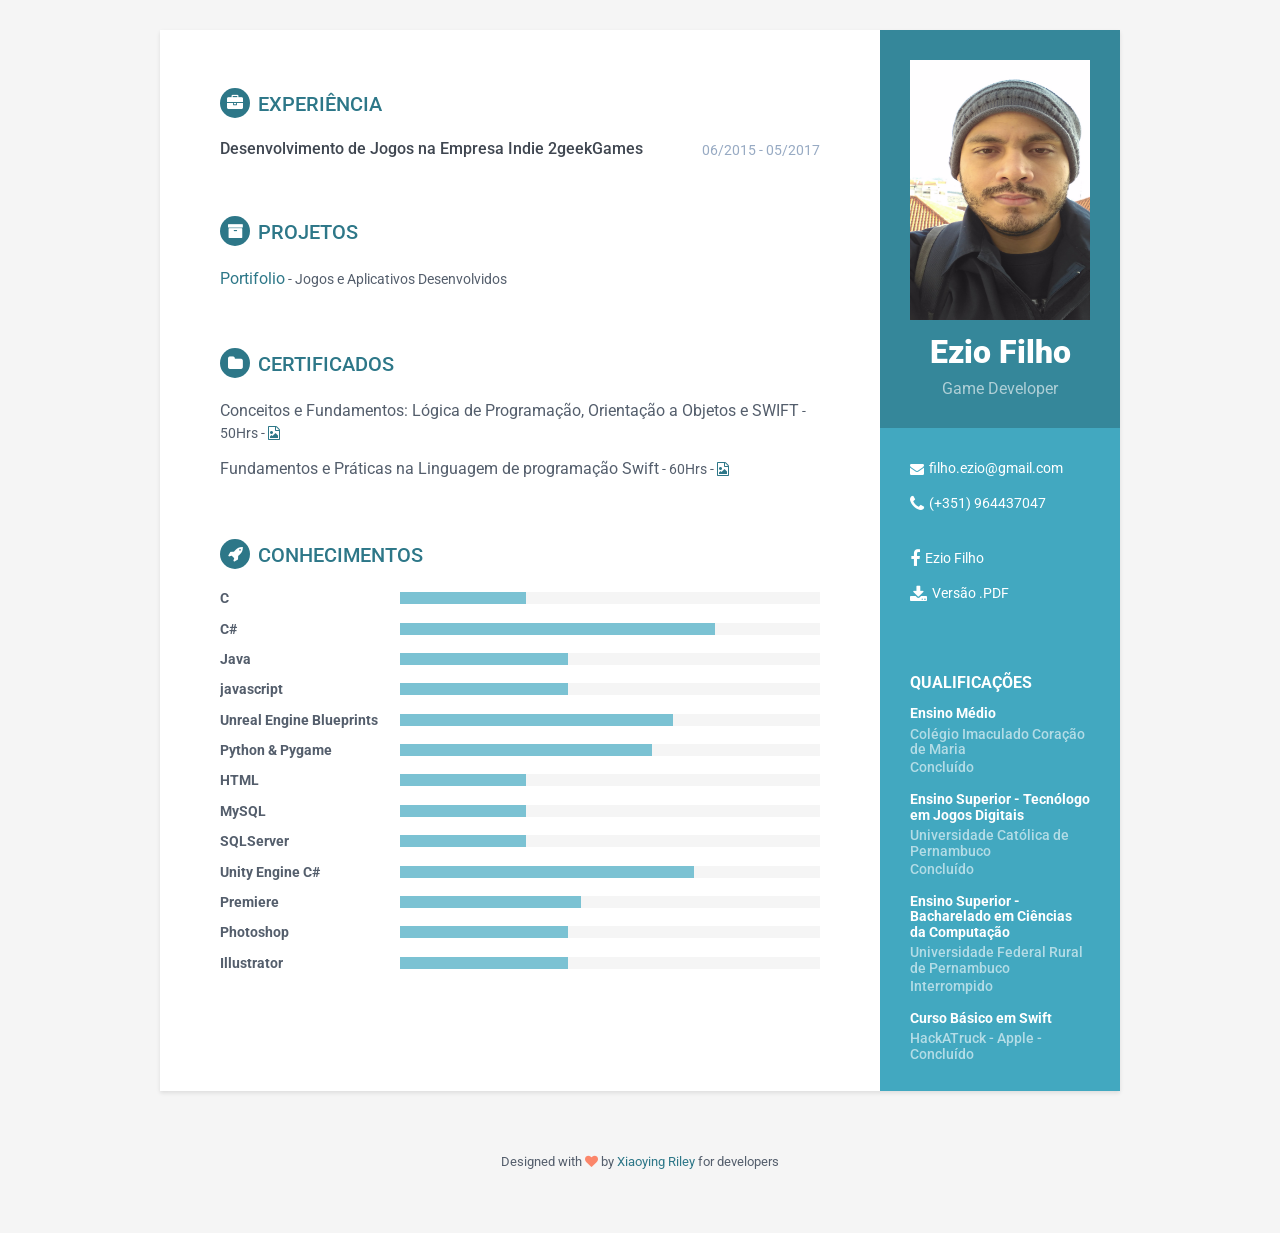
==== curriculo/index.html @ 11b4eae7 "all" ====
<!DOCTYPE html>
<!--[if IE 8]> <html lang="en" class="ie8"> <![endif]-->
<!--[if IE 9]> <html lang="en" class="ie9"> <![endif]-->
<!--[if !IE]><!--> <html lang="en"> <!--<![endif]-->
<head>
    <title>Ezio Filho</title>
    <!-- Meta -->
    <meta charset="utf-8">
    <meta http-equiv="X-UA-Compatible" content="IE=edge">
    <meta name="viewport" content="width=device-width, initial-scale=1.0">
    <meta name="description" content="Responsive HTML5 Resume/CV Template for Developers">
    <meta name="author" content="Xiaoying Riley at 3rd Wave Media">
    <link rel="shortcut icon" href="favicon.ico">
    <link href='https://fonts.googleapis.com/css?family=Roboto:400,500,400italic,300italic,300,500italic,700,700italic,900,900italic' rel='stylesheet' type='text/css'>
    <!-- Global CSS -->
    <link rel="stylesheet" href="assets/plugins/bootstrap/css/bootstrap.min.css">
    <!-- Plugins CSS -->
    <link rel="stylesheet" href="assets/plugins/font-awesome/css/font-awesome.css">

    <!-- Theme CSS -->
    <link id="theme-style" rel="stylesheet" href="assets/css/styles.css">
    <!-- HTML5 shim and Respond.js for IE8 support of HTML5 elements and media queries -->
    <!--[if lt IE 9]>
      <script src="https://oss.maxcdn.com/html5shiv/3.7.2/html5shiv.min.js"></script>
      <script src="https://oss.maxcdn.com/respond/1.4.2/respond.min.js"></script>
    <![endif]-->
</head>

<body>
    <div class="wrapper">
        <div class="sidebar-wrapper">
          <div class="profile-container">
                <img class="profile" width="180" height="260" src="assets/images/Ezio.jpg" alt="" />
                <h1 class="name">Ezio Filho</h1>
                <h3 class="tagline">Game Developer</h3>
            </div><!--//profile-container-->

            <div class="contact-container container-block">
                <ul class="list-unstyled contact-list">
                    <li class="email"><i class="fa fa-envelope"></i>filho.ezio@gmail.com</li>
                    <li class="phone"><i class="fa fa-phone"></i>(+351) 964437047<br>&nbsp;&nbsp;&nbsp;&nbsp;&nbsp;&nbsp;</li>
                    <li class="facebook"><i class="fa fa-facebook"></i><a href="https://www.facebook.com/ezio.filho.9" target="_blank">Ezio Filho</a></li>
                    <li class="facebook"><i class="fa fa-download"></i><a href="/curriculo/down/eziofilho.pdf" target="_blank">Versão .PDF</a></li>
                </ul>
            </div><!--//contact-container-->
            <div class="education-container container-block">
                <h2 class="container-block-title">Qualificações</h2>
                <div class="item">
                    <h4 class="degree">Ensino Médio</h4>
                    <h5 class="meta">Colégio Imaculado Coração de Maria</h5>
                    <div class="time">Concluído</div>
                </div><!--//item-->
                <div class="item">
                    <h4 class="degree">Ensino Superior - Tecnólogo em Jogos Digitais</h4>
                    <h5 class="meta">Universidade Católica de Pernambuco</h5>
                    <div class="time">Concluído</div>
                </div><!--//item-->
				<div class="item">
                    <h4 class="degree">Ensino Superior - Bacharelado em Ciências da Computação</h4>
                    <h5 class="meta">Universidade Federal Rural de Pernambuco</h5>
                    <div class="time">Interrompido</div>
                </div><!--//item-->
                <div class="item">
                    <h4 class="degree">Curso Básico em Swift</h4>
                    <h5 class="meta">HackATruck - Apple - Concluído</h5>
                    
                </div><!--//item-->
                
            </div><!--//education-container-->
        </div><!--//sidebar-wrapper-->

        <div class="main-wrapper">
            <section class="section experiences-section">
                <h2 class="section-title"><i class="fa fa-briefcase"></i>Experiência</h2>
                <div class="item">
                    <div class="meta">
                        <div class="upper-row">
                            <h3 class="job-title">Desenvolvimento de Jogos na Empresa Indie 2geekGames</h3>
                            <div class="time">06/2015 - 05/2017</div>
                        </div><!--//upper-row-->
                    </div><!--//meta-->
                    <div class="details">
                
            </section><!--//section-->

            <section class="section projects-section">
                <h2 class="section-title"><i class="fa fa-archive"></i>Projetos</h2>
                <div class="item">
                    <span class="project-title"><a href="https://eziofilho.github.io/" target="_blank">Portifolio</a></span> - <span class="project-tagline">Jogos e Aplicativos Desenvolvidos</span>
                </div><!--//item-->
                
            </section><!--//section-->
			
			<section class="section projects-section">
                <h2 class="section-title"><i class="fa  fa-folder"></i>Certificados</h2>
                <div class="item">
                    <span class="project-title">Conceitos e Fundamentos: Lógica de Programação, Orientação a Objetos e SWIFT</span> - <span class="project-tagline">50Hrs</span>&nbsp;-&nbsp;<a href="./img/hackatruckonline.png" target="_blank"><i class="fa fa-file-image-o" aria-hidden="true"></i></a>

                </div><!--//item-->
                <div class="item">
                    <span class="project-title">Fundamentos e Práticas na Linguagem de programação Swift</span> - <span class="project-tagline">60Hrs</span>&nbsp;-&nbsp;<a href="./img/Hackatruck.pdf" target="_blank"><i class="fa fa-file-image-o" aria-hidden="true"></i></a>
                </div><!--//item-->

            </section><!--//section-->

            <section class="skills-section section">
                <h2 class="section-title"><i class="fa fa-rocket"></i>Conhecimentos</h2>
                <div class="skillset">
                  <div class="item">
                      <h3 class="level-title">C</h3>
                      <div class="level-bar">
                          <div class="level-bar-inner" data-level="30%">
                          </div>
                      </div><!--//level-bar-->
                  </div><!--//item-->

                  <div class="item">
                      <h3 class="level-title">C#</h3>
                      <div class="level-bar">
                          <div class="level-bar-inner" data-level="75%">
                          </div>
                      </div><!--//level-bar-->
                  </div><!--//item-->

                  <div class="item">
                      <h3 class="level-title">Java</h3>
                      <div class="level-bar">
                          <div class="level-bar-inner" data-level="40%">
                          </div>
                      </div><!--//level-bar-->
                  </div><!--//item-->

                  <div class="item">
                      <h3 class="level-title">javascript</h3>
                      <div class="level-bar">
                          <div class="level-bar-inner" data-level="40%">
                          </div>
                      </div><!--//level-bar-->
                  </div><!--//item-->

                  <div class="item">
                      <h3 class="level-title">Unreal Engine Blueprints</h3>
                      <div class="level-bar">
                          <div class="level-bar-inner" data-level="65%">
                          </div>
                      </div><!--//level-bar-->
                  </div><!--//item-->

                  <div class="item">
                      <h3 class="level-title">Python &amp; Pygame</h3>
                      <div class="level-bar">
                          <div class="level-bar-inner" data-level="60%">
                          </div>
                      </div><!--//level-bar-->
                  </div><!--//item-->

                  <div class="item">
                      <h3 class="level-title">HTML</h3>
                      <div class="level-bar">
                          <div class="level-bar-inner" data-level="30%">
                          </div>
                      </div><!--//level-bar-->
                  </div><!--//item-->

                  <div class="item">
                      <h3 class="level-title">MySQL</h3>
                      <div class="level-bar">
                          <div class="level-bar-inner" data-level="30%">
                          </div>
                      </div><!--//level-bar-->
                  </div><!--//item-->

                  <div class="item">
                      <h3 class="level-title">SQLServer</h3>
                      <div class="level-bar">
                          <div class="level-bar-inner" data-level="30%">
                          </div>
                      </div><!--//level-bar-->
                  </div><!--//item-->

                  <div class="item">
                      <h3 class="level-title">Unity Engine C#</h3>
                      <div class="level-bar">
                          <div class="level-bar-inner" data-level="70%">
                          </div>
                      </div><!--//level-bar-->
                  </div><!--//item-->

                  <div class="item">
                      <h3 class="level-title">Premiere</h3>
                      <div class="level-bar">
                          <div class="level-bar-inner" data-level="43%">
                          </div>
                      </div><!--//level-bar-->
                  </div><!--//item-->

                  <div class="item">
                      <h3 class="level-title">Photoshop</h3>
                      <div class="level-bar">
                          <div class="level-bar-inner" data-level="40%">
                      </div>
                      </div><!--//level-bar-->
                  </div><!--//item-->

                  <div class="item">
                      <h3 class="level-title">Illustrator</h3>
                      <div class="level-bar">
                          <div class="level-bar-inner" data-level="40%">
                      </div>
                      </div><!--//level-bar-->
                  </div><!--//item-->

                </div>
            </section><!--//skills-section-->

        </div><!--//main-body-->
    </div>

    <footer class="footer">
        <div class="text-center">
                <!--/* This template is released under the Creative Commons Attribution 3.0 License. Please keep the attribution link below when using for your own project. Thank you for your support. :) If you'd like to use the template without the attribution, you can check out other license options via our website: themes.3rdwavemedia.com */-->
                <small class="copyright">Designed with <i class="fa fa-heart"></i> by <a href="http://themes.3rdwavemedia.com" target="_blank">Xiaoying Riley</a> for developers</small>
        </div><!--//container-->
    </footer><!--//footer-->

    <!-- Javascript -->
    <script type="text/javascript" src="assets/plugins/jquery-1.11.3.min.js"></script>
    <script type="text/javascript" src="assets/plugins/bootstrap/js/bootstrap.min.js"></script>
    <!-- custom js -->
    <script type="text/javascript" src="assets/js/main.js"></script>
</body>
</html>
---- curriculo/assets/css/styles.css ----
/*   
 * Template Name: Orbit - Responsive Resume/CV Template for Developers
 * Version: 1.0
 * Author: Xiaoying Riley
 * Twitter: @3rdwave_themes
 * License: Creative Commons Attribution 3.0 License
 * Website: http://themes.3rdwavemedia.com/
*/
/* styles.css */
/* ======= Base ======= */
body {
  font-family: 'Roboto', sans-serif;
  color: #545E6C;
  background: #f5f5f5;
  font-size: 14px;
  padding: 30px;
  -webkit-font-smoothing: antialiased;
  -moz-osx-font-smoothing: grayscale;
}
h1,
h2,
h3,
h4,
h5,
h6 {
  font-weight: 700;
}
a {
  color: #2d7788;
  -webkit-transition: all 0.4s ease-in-out;
  -moz-transition: all 0.4s ease-in-out;
  -ms-transition: all 0.4s ease-in-out;
  -o-transition: all 0.4s ease-in-out;
}
a:hover {
  text-decoration: underline;
  color: #1a454f;
}
a:focus {
  text-decoration: none;
}
p {
  line-height: 1.5;
}
.wrapper {
  background: #42A8C0;
  max-width: 960px;
  margin: 0 auto;
  position: relative;
  -webkit-box-shadow: 0px 2px 4px rgba(0, 0, 0, 0.1);
  -moz-box-shadow: 0px 2px 4px rgba(0, 0, 0, 0.1);
  box-shadow: 0px 2px 4px rgba(0, 0, 0, 0.1);
}
.sidebar-wrapper {
  background: #42A8C0;
  position: absolute;
  right: 0;
  width: 240px;
  height: 100%;
  min-height: 800px;
  color: #fff;
}
.sidebar-wrapper a {
  color: #fff;
}
.sidebar-wrapper .profile-container {
  padding: 30px;
  background: rgba(0, 0, 0, 0.2);
  text-align: center;
  color: #fff;
}
.sidebar-wrapper .name {
  font-size: 32px;
  font-weight: 900;
  margin-top: 0;
  margin-bottom: 10px;
}
.sidebar-wrapper .tagline {
  color: rgba(255, 255, 255, 0.6);
  font-size: 16px;
  font-weight: 400;
  margin-top: 0;
  margin-bottom: 0;
}
.sidebar-wrapper .profile {
  margin-bottom: 15px;
}
.sidebar-wrapper .contact-list .fa {
  margin-right: 5px;
  font-size: 18px;
  vertical-align: middle;
}
.sidebar-wrapper .contact-list li {
  margin-bottom: 15px;
}
.sidebar-wrapper .contact-list li:last-child {
  margin-bottom: 0;
}
.sidebar-wrapper .contact-list .email .fa {
  font-size: 14px;
}
.sidebar-wrapper .container-block {
  padding: 30px;
}
.sidebar-wrapper .container-block-title {
  text-transform: uppercase;
  font-size: 16px;
  font-weight: 700;
  margin-top: 0;
  margin-bottom: 15px;
}
.sidebar-wrapper .degree {
  font-size: 14px;
  margin-top: 0;
  margin-bottom: 5px;
}
.sidebar-wrapper .education-container .item {
  margin-bottom: 15px;
}
.sidebar-wrapper .education-container .item:last-child {
  margin-bottom: 0;
}
.sidebar-wrapper .education-container .meta {
  color: rgba(255, 255, 255, 0.6);
  font-weight: 500;
  margin-bottom: 0px;
  margin-top: 0;
}
.sidebar-wrapper .education-container .time {
  color: rgba(255, 255, 255, 0.6);
  font-weight: 500;
  margin-bottom: 0px;
}
.sidebar-wrapper .languages-container .lang-desc {
  color: rgba(255, 255, 255, 0.6);
}
.sidebar-wrapper .languages-list {
  margin-bottom: 0;
}
.sidebar-wrapper .languages-list li {
  margin-bottom: 10px;
}
.sidebar-wrapper .languages-list li:last-child {
  margin-bottom: 0;
}
.sidebar-wrapper .interests-list {
  margin-bottom: 0;
}
.sidebar-wrapper .interests-list li {
  margin-bottom: 10px;
}
.sidebar-wrapper .interests-list li:last-child {
  margin-bottom: 0;
}
.main-wrapper {
  background: #fff;
  padding: 60px;
  padding-right: 300px;
}
.main-wrapper .section-title {
  text-transform: uppercase;
  font-size: 20px;
  font-weight: 500;
  color: #2d7788;
  position: relative;
  margin-top: 0;
  margin-bottom: 20px;
}
.main-wrapper .section-title .fa {
  width: 30px;
  height: 30px;
  margin-right: 8px;
  display: inline-block;
  color: #fff;
  -webkit-border-radius: 50%;
  -moz-border-radius: 50%;
  -ms-border-radius: 50%;
  -o-border-radius: 50%;
  border-radius: 50%;
  -moz-background-clip: padding;
  -webkit-background-clip: padding-box;
  background-clip: padding-box;
  background: #2d7788;
  text-align: center;
  padding-top: 8px;
  font-size: 16px;
  position: relative;
  top: -2px;
}
.main-wrapper .section {
  margin-bottom: 60px;
}
.main-wrapper .experiences-section .item {
  margin-bottom: 30px;
}
.main-wrapper .upper-row {
  position: relative;
  overflow: hidden;
  margin-bottom: 2px;
}
.main-wrapper .job-title {
  color: #3F4650;
  font-size: 16px;
  margin-top: 0;
  margin-bottom: 0;
  font-weight: 500;
}
.main-wrapper .time {
  position: absolute;
  right: 0;
  top: 0;
  color: #97AAC3;
}
.main-wrapper .company {
  margin-bottom: 10px;
  color: #97AAC3;
}
.main-wrapper .project-title {
  font-size: 16px;
  font-weight: 400;
  margin-top: 0;
  margin-bottom: 5px;
}
.main-wrapper .projects-section .intro {
  margin-bottom: 30px;
}
.main-wrapper .projects-section .item {
  margin-bottom: 15px;
}
.skillset .item {
  margin-bottom: 15px;
  overflow: hidden;
}
.skillset .level-title {
  font-size: 14px;
  margin-top: 0;
  margin-bottom: 12px;
}
.skillset .level-bar {
  height: 12px;
  background: #f5f5f5;
}
.skillset .level-bar-inner {
  height: 12px;
  background: #7bc2d3;
}
.footer {
  padding: 30px;
  padding-top: 60px;
}
.footer .copyright {
  line-height: 1.6;
  color: #545E6C;
  font-size: 13px;
}
.footer .fa-heart {
  color: #fb866a;
}
/* Extra small devices (phones, less than 768px) */
@media (max-width: 767px) {
  .sidebar-wrapper {
    position: static;
    width: inherit;
  }
  .main-wrapper {
    padding: 30px;
  }
  .main-wrapper .time {
    position: static;
    display: block;
    margin-top: 5px;
  }
  .main-wrapper .upper-row {
    margin-bottom: 0;
  }
}
/* Small devices (tablets, 768px and up) */
/* Medium devices (desktops, 992px and up) */
@media (min-width: 992px) {
  .skillset .level-title {
    display: inline-block;
    float: left;
    width: 30%;
    margin-bottom: 0;
  }
  .skillset .level-bar {
    display: inline-block;
    width: 70%;
    float: left;
    position: relative;
    top: 1px;
  }
}
/* Large devices (large desktops, 1200px and up) */
/* Ex-Large devices (large desktops, 1200px and up) */
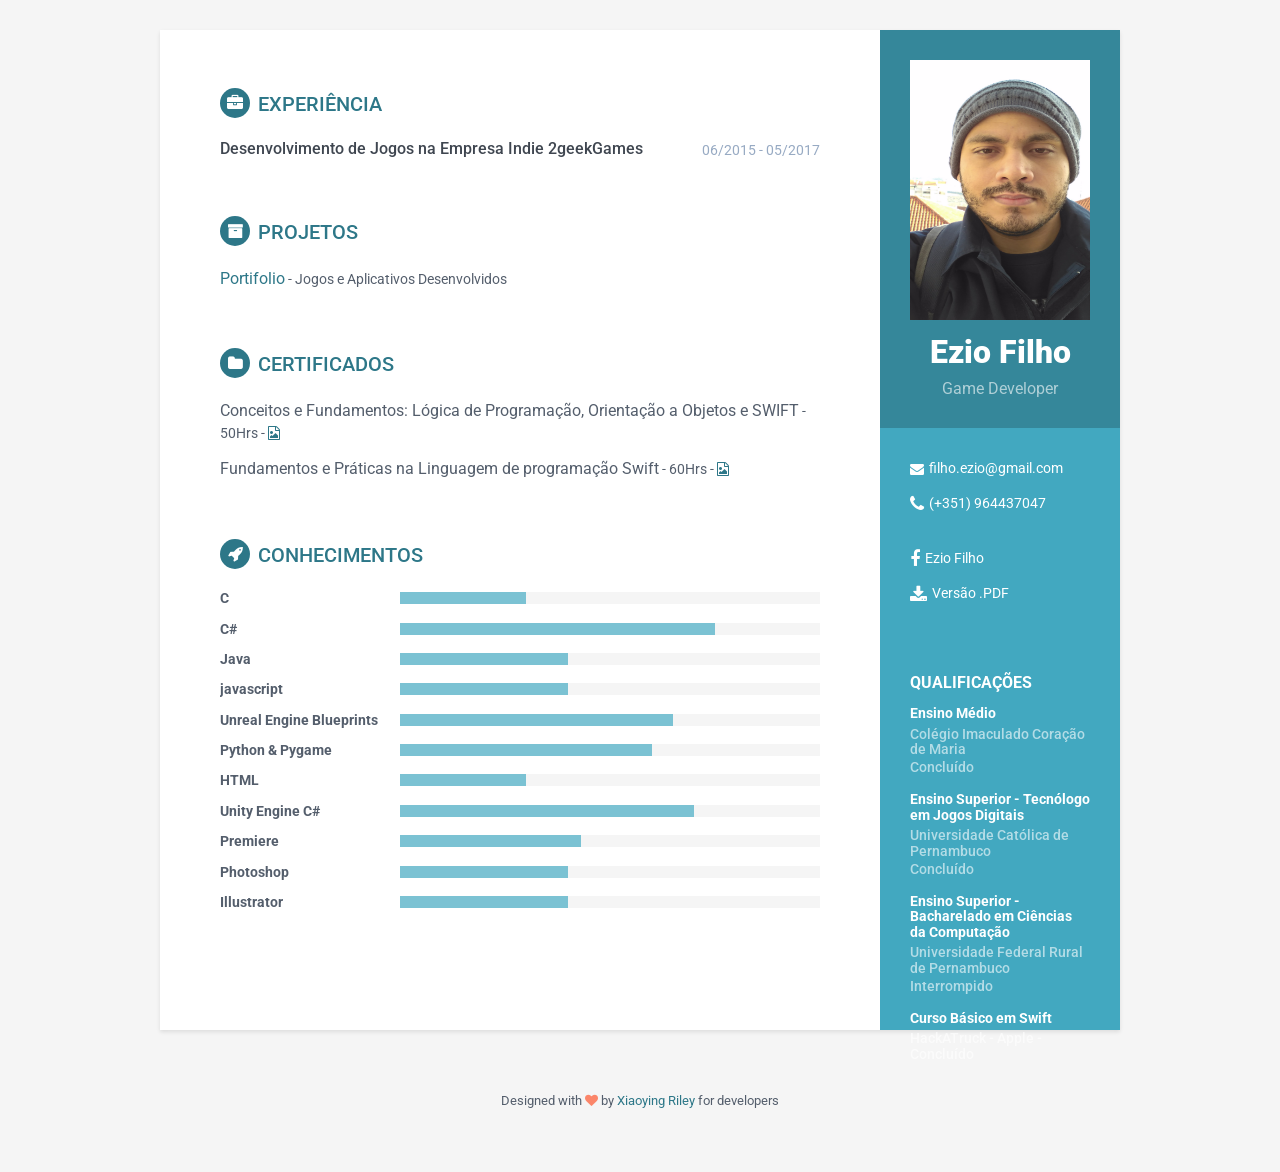
==== commit afc03d57: "aaa" ====
--- a/curriculo/index.html
+++ b/curriculo/index.html
@@ -63,9 +63,9 @@
                 <div class="item">
                     <h4 class="degree">Curso Básico em Swift</h4>
                     <h5 class="meta">HackATruck - Apple - Concluído</h5>
-                    
-                </div><!--//item-->
-                
+
+                </div><!--//item-->
+
             </div><!--//education-container-->
         </div><!--//sidebar-wrapper-->
 
@@ -80,7 +80,7 @@
                         </div><!--//upper-row-->
                     </div><!--//meta-->
                     <div class="details">
-                
+
             </section><!--//section-->
 
             <section class="section projects-section">
@@ -88,9 +88,9 @@
                 <div class="item">
                     <span class="project-title"><a href="https://eziofilho.github.io/" target="_blank">Portifolio</a></span> - <span class="project-tagline">Jogos e Aplicativos Desenvolvidos</span>
                 </div><!--//item-->
-                
+
             </section><!--//section-->
-			
+
 			<section class="section projects-section">
                 <h2 class="section-title"><i class="fa  fa-folder"></i>Certificados</h2>
                 <div class="item">
@@ -156,22 +156,6 @@
 
                   <div class="item">
                       <h3 class="level-title">HTML</h3>
-                      <div class="level-bar">
-                          <div class="level-bar-inner" data-level="30%">
-                          </div>
-                      </div><!--//level-bar-->
-                  </div><!--//item-->
-
-                  <div class="item">
-                      <h3 class="level-title">MySQL</h3>
-                      <div class="level-bar">
-                          <div class="level-bar-inner" data-level="30%">
-                          </div>
-                      </div><!--//level-bar-->
-                  </div><!--//item-->
-
-                  <div class="item">
-                      <h3 class="level-title">SQLServer</h3>
                       <div class="level-bar">
                           <div class="level-bar-inner" data-level="30%">
                           </div>
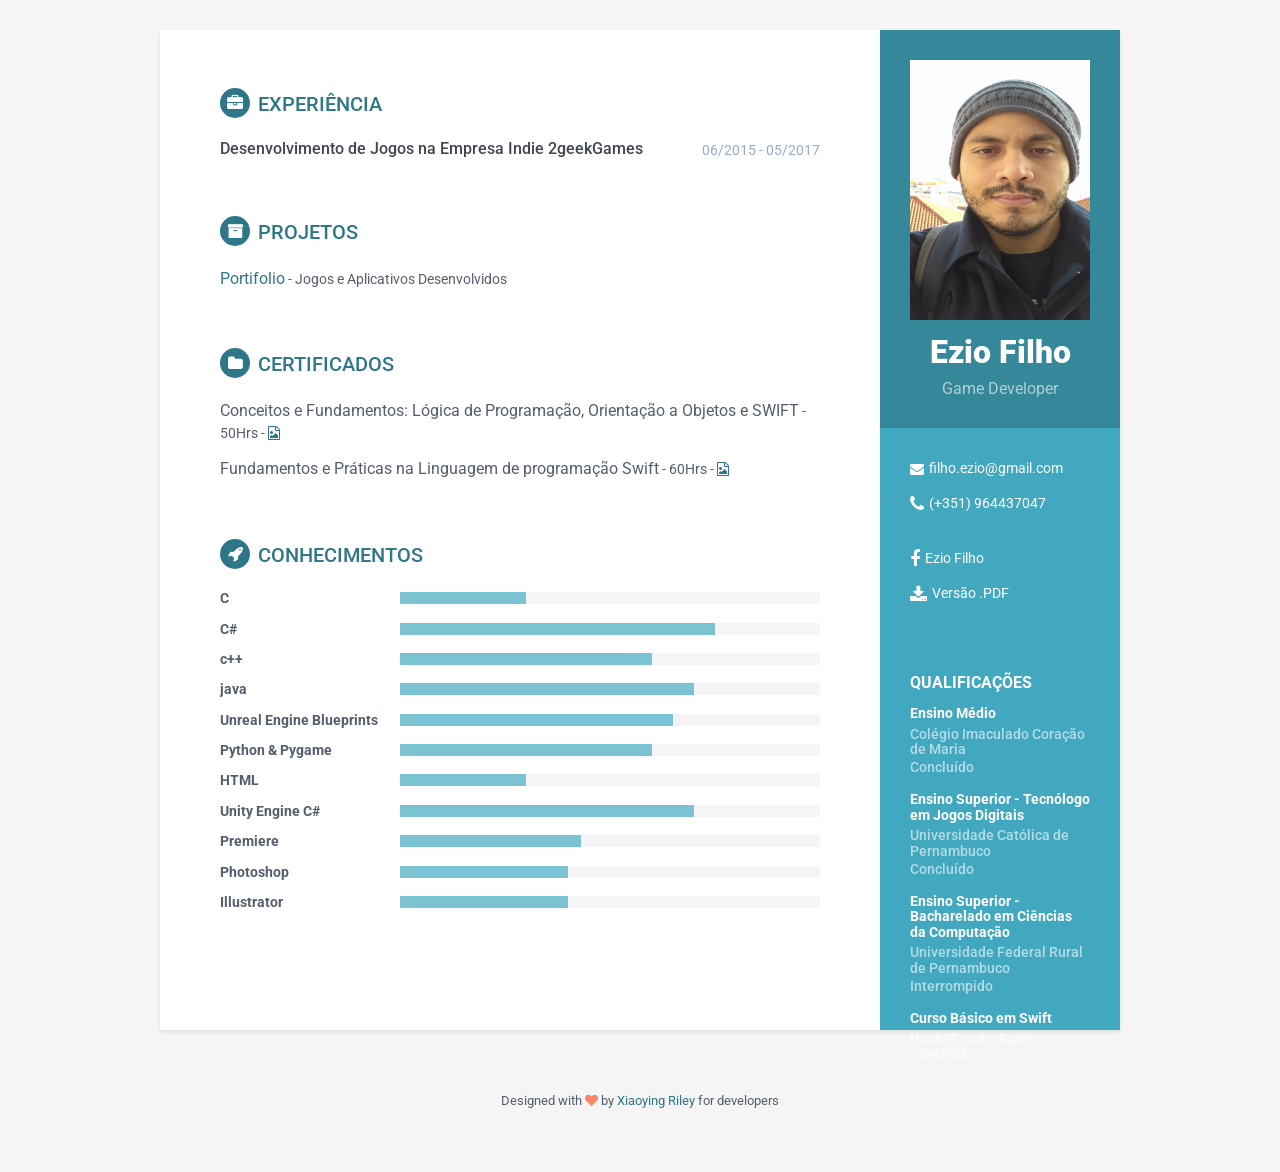
==== commit c790f948: "att curriculo" ====
--- a/curriculo/index.html
+++ b/curriculo/index.html
@@ -123,17 +123,17 @@
                   </div><!--//item-->
 
                   <div class="item">
-                      <h3 class="level-title">Java</h3>
-                      <div class="level-bar">
-                          <div class="level-bar-inner" data-level="40%">
-                          </div>
-                      </div><!--//level-bar-->
-                  </div><!--//item-->
-
-                  <div class="item">
-                      <h3 class="level-title">javascript</h3>
-                      <div class="level-bar">
-                          <div class="level-bar-inner" data-level="40%">
+                      <h3 class="level-title">c++</h3>
+                      <div class="level-bar">
+                          <div class="level-bar-inner" data-level="60%">
+                          </div>
+                      </div><!--//level-bar-->
+                  </div><!--//item-->
+
+                  <div class="item">
+                      <h3 class="level-title">java</h3>
+                      <div class="level-bar">
+                          <div class="level-bar-inner" data-level="70%">
                           </div>
                       </div><!--//level-bar-->
                   </div><!--//item-->
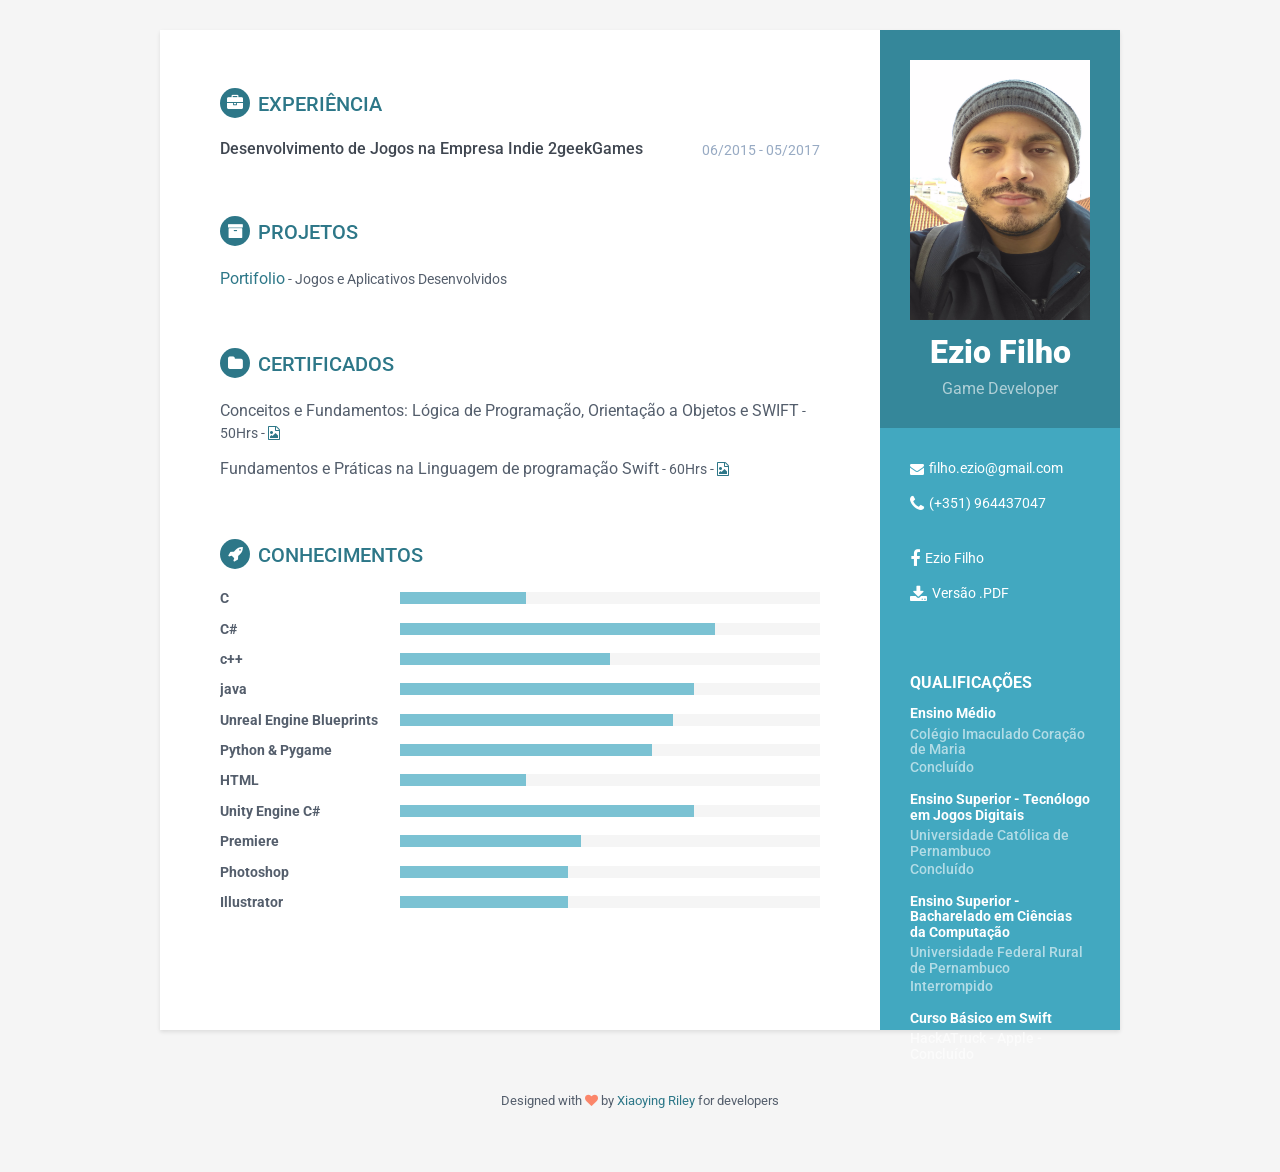
==== commit 03765a4b: "att curriculo" ====
--- a/curriculo/index.html
+++ b/curriculo/index.html
@@ -125,7 +125,7 @@
                   <div class="item">
                       <h3 class="level-title">c++</h3>
                       <div class="level-bar">
-                          <div class="level-bar-inner" data-level="60%">
+                          <div class="level-bar-inner" data-level="50%">
                           </div>
                       </div><!--//level-bar-->
                   </div><!--//item-->
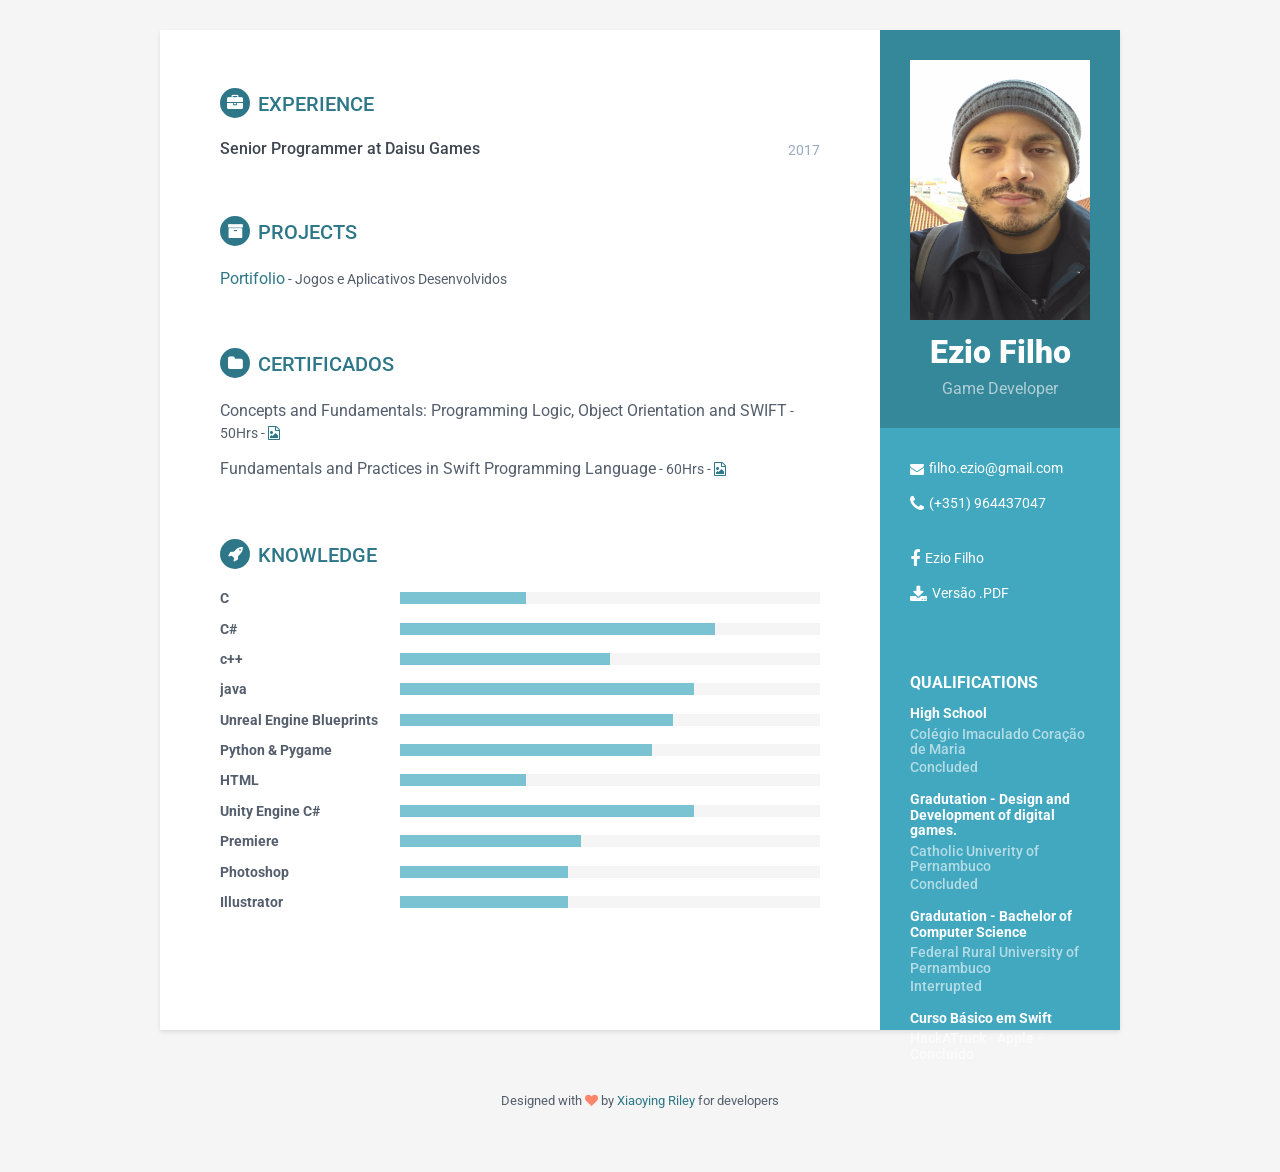
==== commit f23492da: "update" ====
--- a/curriculo/index.html
+++ b/curriculo/index.html
@@ -44,21 +44,21 @@
                 </ul>
             </div><!--//contact-container-->
             <div class="education-container container-block">
-                <h2 class="container-block-title">Qualificações</h2>
-                <div class="item">
-                    <h4 class="degree">Ensino Médio</h4>
+                <h2 class="container-block-title">Qualifications</h2>
+                <div class="item">
+                    <h4 class="degree">High School</h4>
                     <h5 class="meta">Colégio Imaculado Coração de Maria</h5>
-                    <div class="time">Concluído</div>
-                </div><!--//item-->
-                <div class="item">
-                    <h4 class="degree">Ensino Superior - Tecnólogo em Jogos Digitais</h4>
-                    <h5 class="meta">Universidade Católica de Pernambuco</h5>
-                    <div class="time">Concluído</div>
+                    <div class="time">Concluded</div>
+                </div><!--//item-->
+                <div class="item">
+                    <h4 class="degree">Gradutation - Design and Development of digital games.</h4>
+                    <h5 class="meta">Catholic Univerity of Pernambuco</h5>
+                    <div class="time">Concluded</div>
                 </div><!--//item-->
 				<div class="item">
-                    <h4 class="degree">Ensino Superior - Bacharelado em Ciências da Computação</h4>
-                    <h5 class="meta">Universidade Federal Rural de Pernambuco</h5>
-                    <div class="time">Interrompido</div>
+                    <h4 class="degree">Gradutation - Bachelor of Computer Science</h4>
+                    <h5 class="meta">Federal Rural University of Pernambuco</h5>
+                    <div class="time">Interrupted</div>
                 </div><!--//item-->
                 <div class="item">
                     <h4 class="degree">Curso Básico em Swift</h4>
@@ -71,12 +71,12 @@
 
         <div class="main-wrapper">
             <section class="section experiences-section">
-                <h2 class="section-title"><i class="fa fa-briefcase"></i>Experiência</h2>
+                <h2 class="section-title"><i class="fa fa-briefcase"></i>Experience</h2>
                 <div class="item">
                     <div class="meta">
                         <div class="upper-row">
-                            <h3 class="job-title">Desenvolvimento de Jogos na Empresa Indie 2geekGames</h3>
-                            <div class="time">06/2015 - 05/2017</div>
+                            <h3 class="job-title">Senior Programmer at Daisu Games</h3>
+                            <div class="time">2017</div>
                         </div><!--//upper-row-->
                     </div><!--//meta-->
                     <div class="details">
@@ -84,7 +84,7 @@
             </section><!--//section-->
 
             <section class="section projects-section">
-                <h2 class="section-title"><i class="fa fa-archive"></i>Projetos</h2>
+                <h2 class="section-title"><i class="fa fa-archive"></i>Projects</h2>
                 <div class="item">
                     <span class="project-title"><a href="https://eziofilho.github.io/" target="_blank">Portifolio</a></span> - <span class="project-tagline">Jogos e Aplicativos Desenvolvidos</span>
                 </div><!--//item-->
@@ -94,17 +94,17 @@
 			<section class="section projects-section">
                 <h2 class="section-title"><i class="fa  fa-folder"></i>Certificados</h2>
                 <div class="item">
-                    <span class="project-title">Conceitos e Fundamentos: Lógica de Programação, Orientação a Objetos e SWIFT</span> - <span class="project-tagline">50Hrs</span>&nbsp;-&nbsp;<a href="./img/hackatruckonline.png" target="_blank"><i class="fa fa-file-image-o" aria-hidden="true"></i></a>
-
-                </div><!--//item-->
-                <div class="item">
-                    <span class="project-title">Fundamentos e Práticas na Linguagem de programação Swift</span> - <span class="project-tagline">60Hrs</span>&nbsp;-&nbsp;<a href="./img/Hackatruck.pdf" target="_blank"><i class="fa fa-file-image-o" aria-hidden="true"></i></a>
+                    <span class="project-title">Concepts and Fundamentals: Programming Logic, Object Orientation and SWIFT</span> - <span class="project-tagline">50Hrs</span>&nbsp;-&nbsp;<a href="./img/hackatruckonline.png" target="_blank"><i class="fa fa-file-image-o" aria-hidden="true"></i></a>
+
+                </div><!--//item-->
+                <div class="item">
+                    <span class="project-title">Fundamentals and Practices in Swift Programming Language</span> - <span class="project-tagline">60Hrs</span>&nbsp;-&nbsp;<a href="./img/Hackatruck.pdf" target="_blank"><i class="fa fa-file-image-o" aria-hidden="true"></i></a>
                 </div><!--//item-->
 
             </section><!--//section-->
 
             <section class="skills-section section">
-                <h2 class="section-title"><i class="fa fa-rocket"></i>Conhecimentos</h2>
+                <h2 class="section-title"><i class="fa fa-rocket"></i>Knowledge</h2>
                 <div class="skillset">
                   <div class="item">
                       <h3 class="level-title">C</h3>
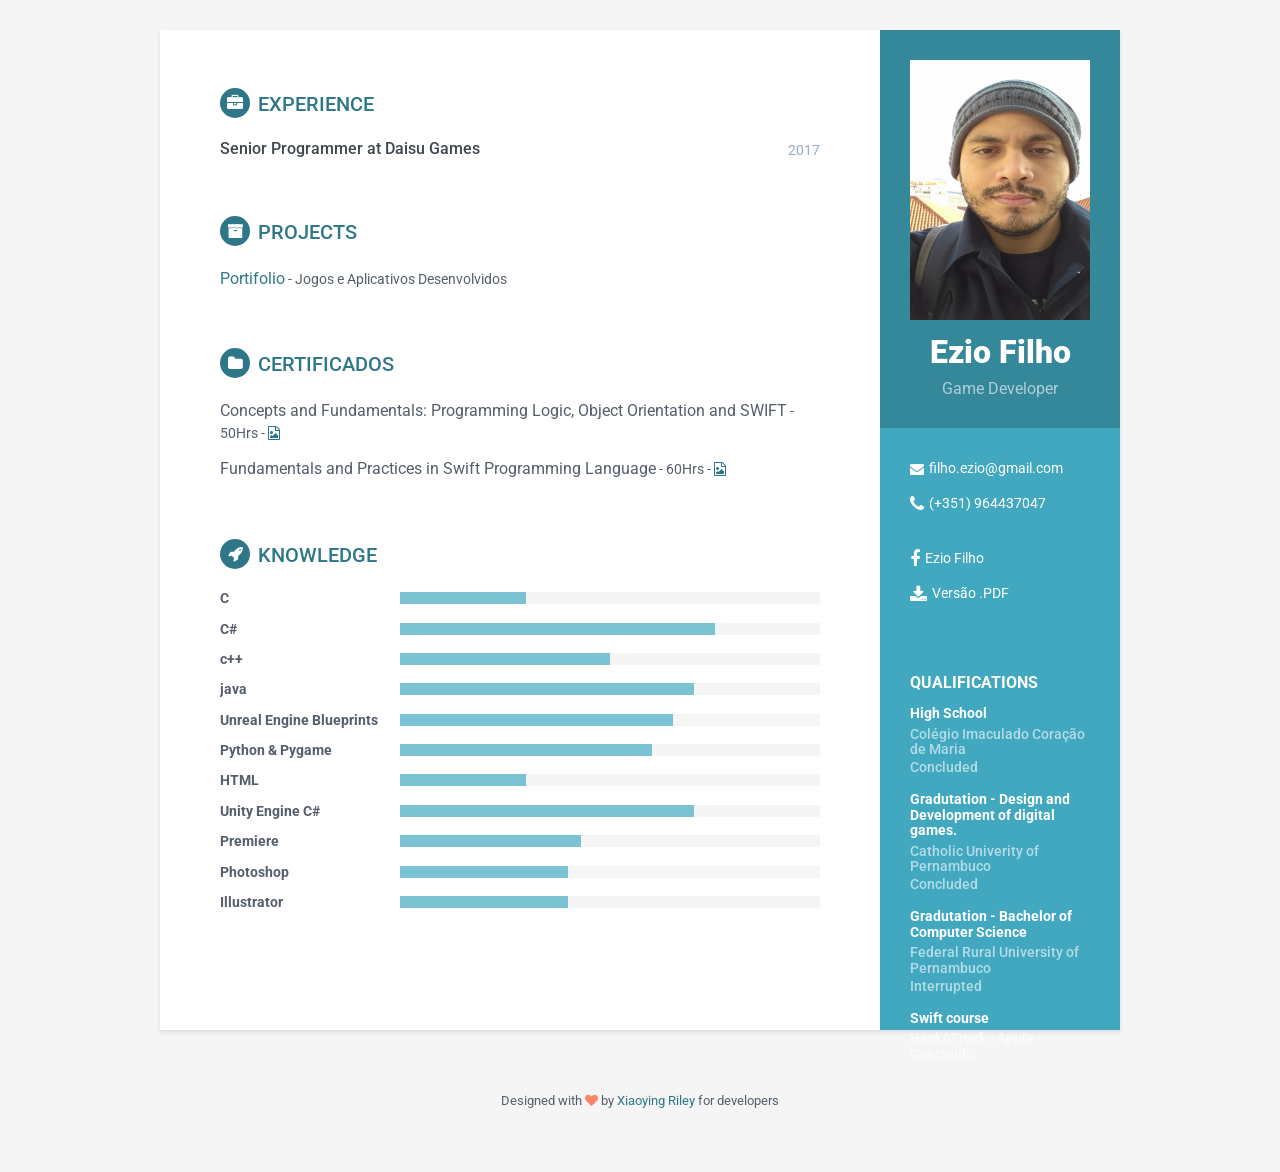
==== commit 2a6130a5: "asasa" ====
--- a/curriculo/index.html
+++ b/curriculo/index.html
@@ -61,7 +61,7 @@
                     <div class="time">Interrupted</div>
                 </div><!--//item-->
                 <div class="item">
-                    <h4 class="degree">Curso Básico em Swift</h4>
+                    <h4 class="degree">Swift course</h4>
                     <h5 class="meta">HackATruck - Apple - Concluído</h5>
 
                 </div><!--//item-->
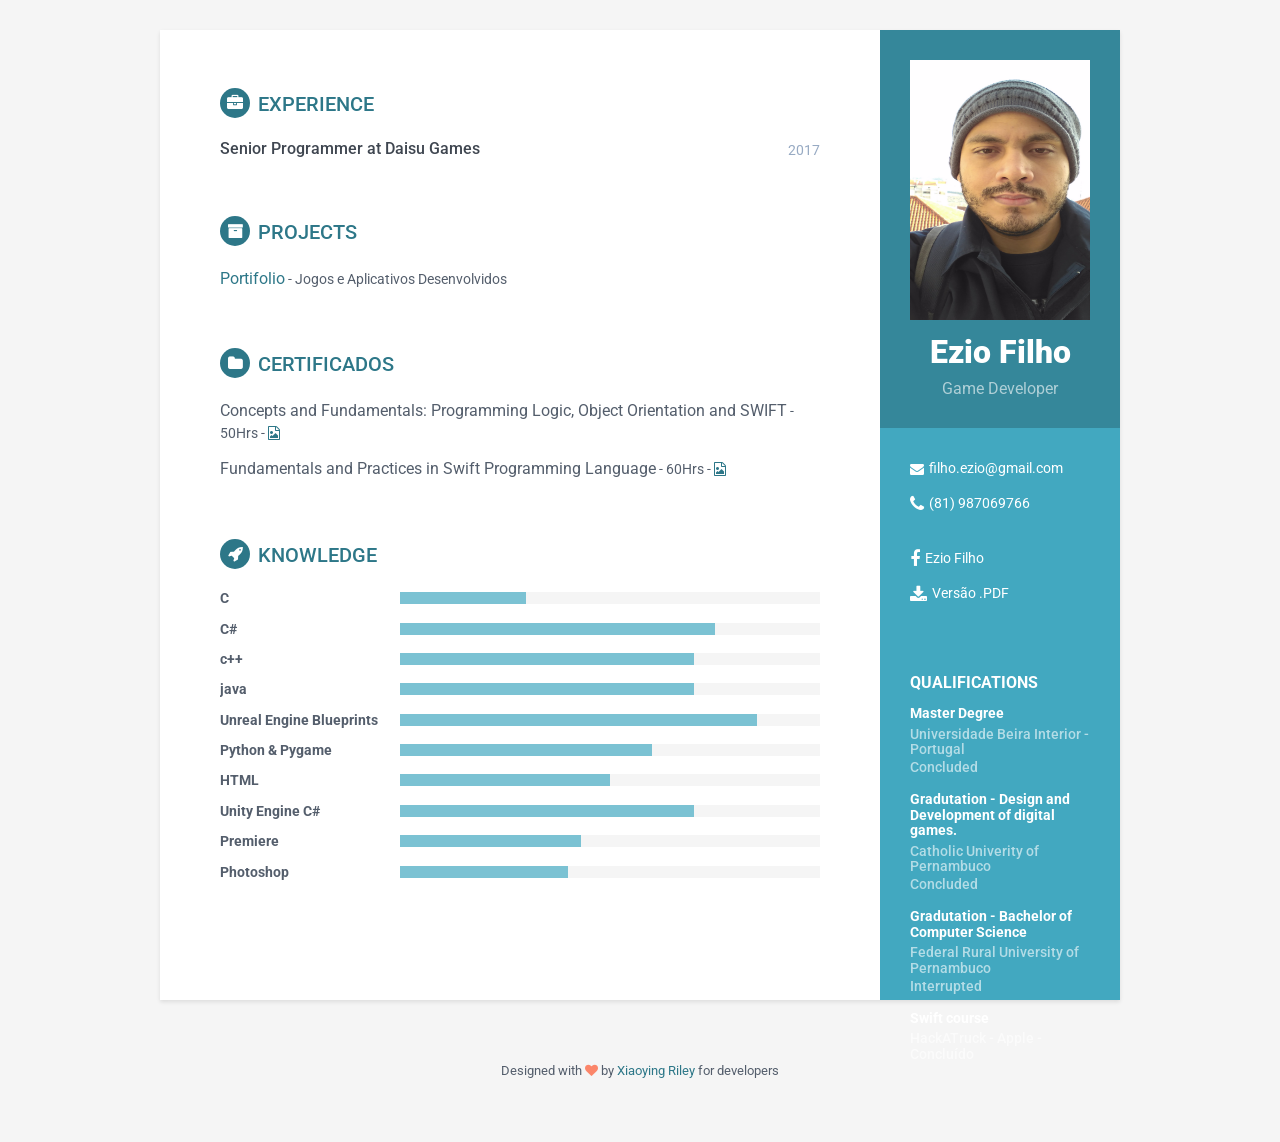
==== commit 40402ab1: "update portifolioo" ====
--- a/curriculo/index.html
+++ b/curriculo/index.html
@@ -38,7 +38,7 @@
             <div class="contact-container container-block">
                 <ul class="list-unstyled contact-list">
                     <li class="email"><i class="fa fa-envelope"></i>filho.ezio@gmail.com</li>
-                    <li class="phone"><i class="fa fa-phone"></i>(+351) 964437047<br>&nbsp;&nbsp;&nbsp;&nbsp;&nbsp;&nbsp;</li>
+                    <li class="phone"><i class="fa fa-phone"></i>(81) 987069766<br>&nbsp;&nbsp;&nbsp;&nbsp;&nbsp;&nbsp;</li>
                     <li class="facebook"><i class="fa fa-facebook"></i><a href="https://www.facebook.com/ezio.filho.9" target="_blank">Ezio Filho</a></li>
                     <li class="facebook"><i class="fa fa-download"></i><a href="/curriculo/down/eziofilho.pdf" target="_blank">Versão .PDF</a></li>
                 </ul>
@@ -46,8 +46,8 @@
             <div class="education-container container-block">
                 <h2 class="container-block-title">Qualifications</h2>
                 <div class="item">
-                    <h4 class="degree">High School</h4>
-                    <h5 class="meta">Colégio Imaculado Coração de Maria</h5>
+                    <h4 class="degree">Master Degree</h4>
+                    <h5 class="meta">Universidade Beira Interior - Portugal</h5>
                     <div class="time">Concluded</div>
                 </div><!--//item-->
                 <div class="item">
@@ -125,39 +125,39 @@
                   <div class="item">
                       <h3 class="level-title">c++</h3>
                       <div class="level-bar">
+                          <div class="level-bar-inner" data-level="70%">
+                          </div>
+                      </div><!--//level-bar-->
+                  </div><!--//item-->
+
+                  <div class="item">
+                      <h3 class="level-title">java</h3>
+                      <div class="level-bar">
+                          <div class="level-bar-inner" data-level="70%">
+                          </div>
+                      </div><!--//level-bar-->
+                  </div><!--//item-->
+
+                  <div class="item">
+                      <h3 class="level-title">Unreal Engine Blueprints</h3>
+                      <div class="level-bar">
+                          <div class="level-bar-inner" data-level="85%">
+                          </div>
+                      </div><!--//level-bar-->
+                  </div><!--//item-->
+
+                  <div class="item">
+                      <h3 class="level-title">Python &amp; Pygame</h3>
+                      <div class="level-bar">
+                          <div class="level-bar-inner" data-level="60%">
+                          </div>
+                      </div><!--//level-bar-->
+                  </div><!--//item-->
+
+                  <div class="item">
+                      <h3 class="level-title">HTML</h3>
+                      <div class="level-bar">
                           <div class="level-bar-inner" data-level="50%">
-                          </div>
-                      </div><!--//level-bar-->
-                  </div><!--//item-->
-
-                  <div class="item">
-                      <h3 class="level-title">java</h3>
-                      <div class="level-bar">
-                          <div class="level-bar-inner" data-level="70%">
-                          </div>
-                      </div><!--//level-bar-->
-                  </div><!--//item-->
-
-                  <div class="item">
-                      <h3 class="level-title">Unreal Engine Blueprints</h3>
-                      <div class="level-bar">
-                          <div class="level-bar-inner" data-level="65%">
-                          </div>
-                      </div><!--//level-bar-->
-                  </div><!--//item-->
-
-                  <div class="item">
-                      <h3 class="level-title">Python &amp; Pygame</h3>
-                      <div class="level-bar">
-                          <div class="level-bar-inner" data-level="60%">
-                          </div>
-                      </div><!--//level-bar-->
-                  </div><!--//item-->
-
-                  <div class="item">
-                      <h3 class="level-title">HTML</h3>
-                      <div class="level-bar">
-                          <div class="level-bar-inner" data-level="30%">
                           </div>
                       </div><!--//level-bar-->
                   </div><!--//item-->
@@ -186,13 +186,7 @@
                       </div><!--//level-bar-->
                   </div><!--//item-->
 
-                  <div class="item">
-                      <h3 class="level-title">Illustrator</h3>
-                      <div class="level-bar">
-                          <div class="level-bar-inner" data-level="40%">
-                      </div>
-                      </div><!--//level-bar-->
-                  </div><!--//item-->
+      
 
                 </div>
             </section><!--//skills-section-->
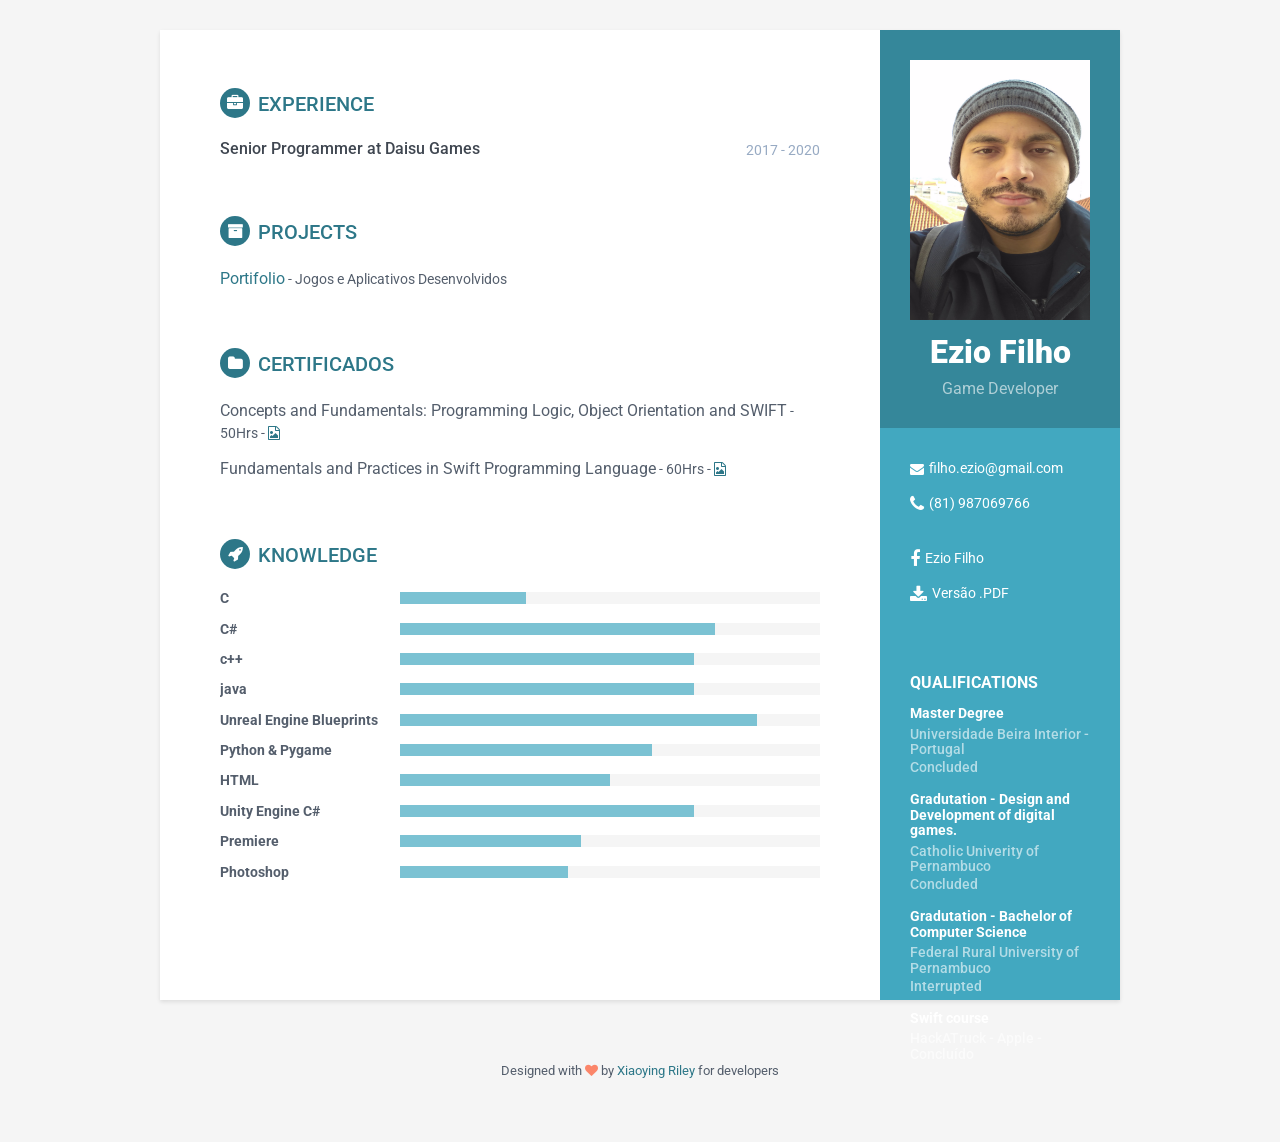
==== commit 0739c055: "update curriculum dates" ====
--- a/curriculo/index.html
+++ b/curriculo/index.html
@@ -76,7 +76,7 @@
                     <div class="meta">
                         <div class="upper-row">
                             <h3 class="job-title">Senior Programmer at Daisu Games</h3>
-                            <div class="time">2017</div>
+                            <div class="time">2017 - 2020</div>
                         </div><!--//upper-row-->
                     </div><!--//meta-->
                     <div class="details">
